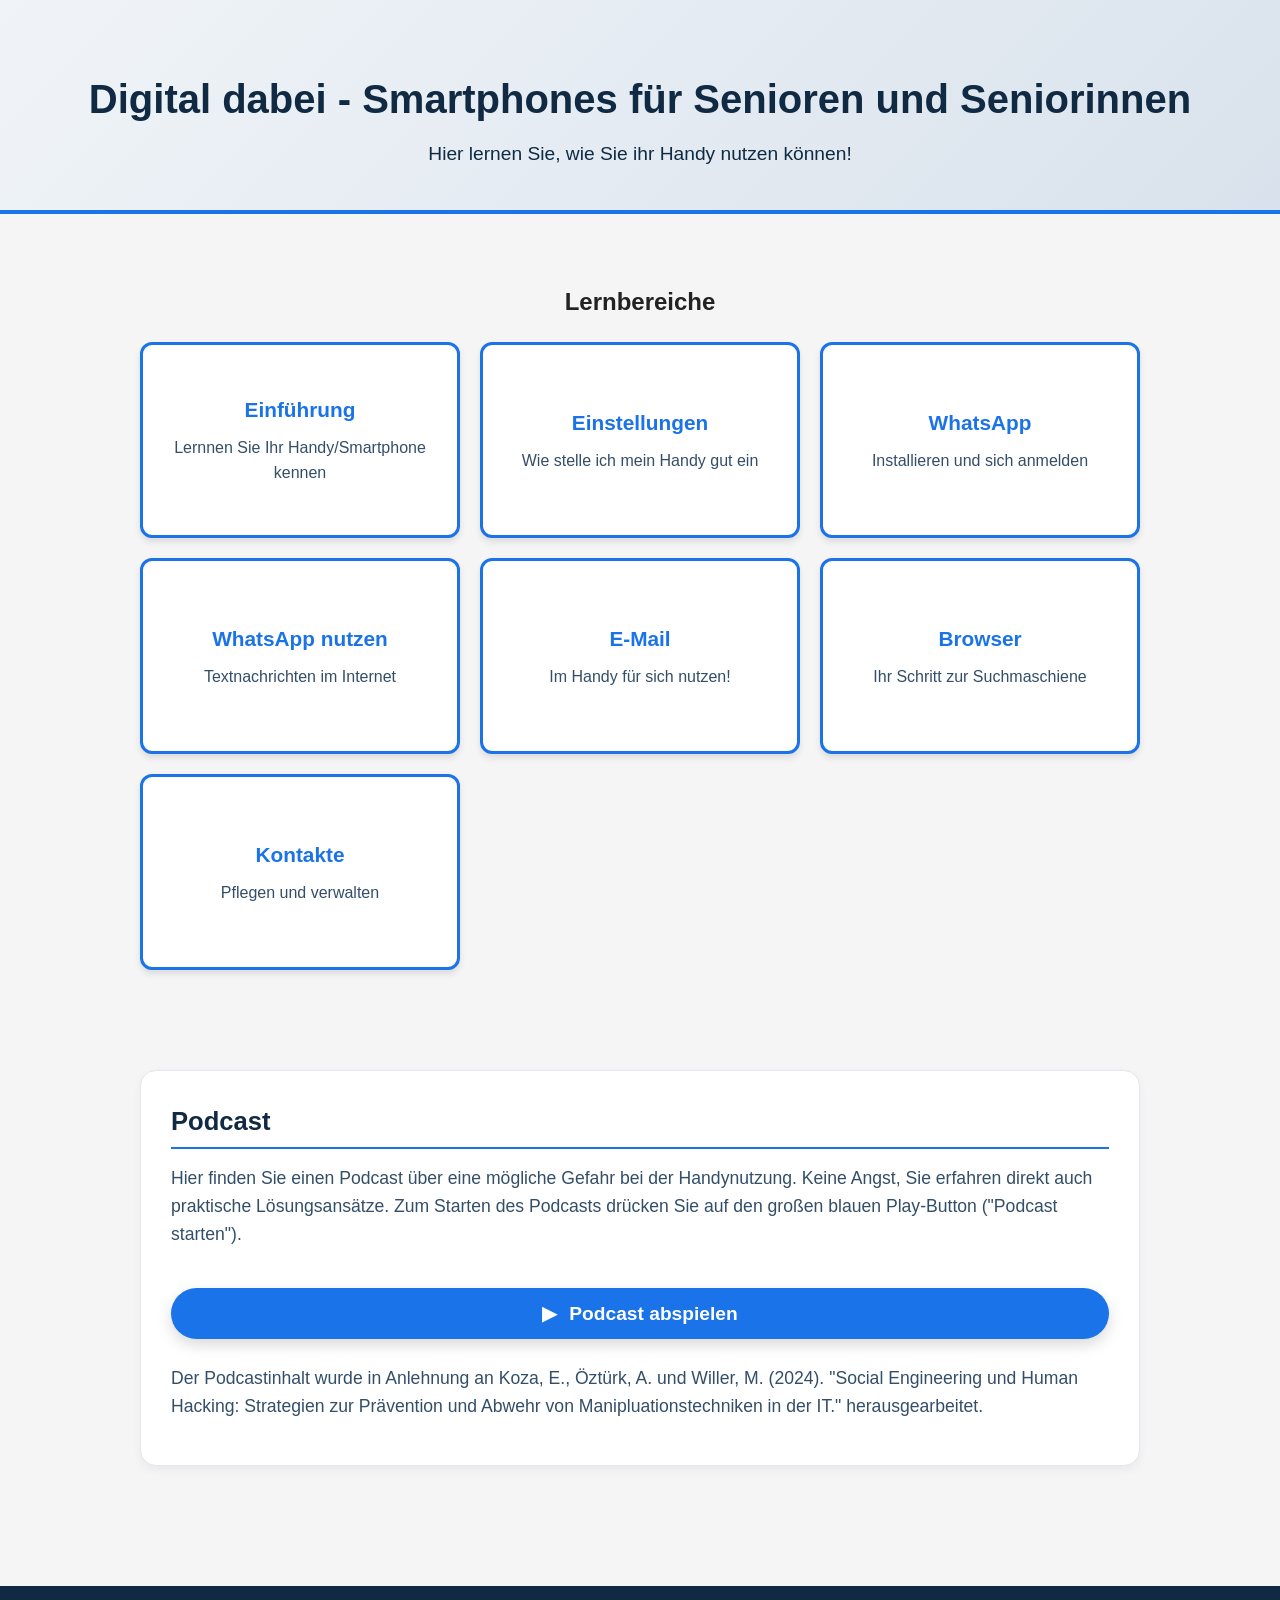
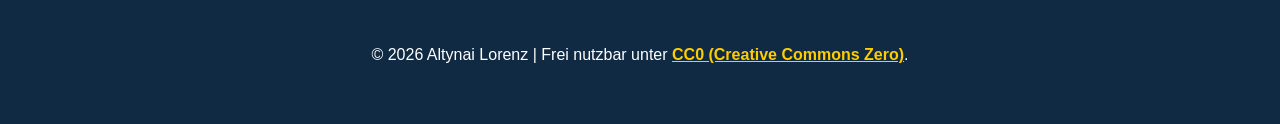
==== index.html @ fcfb091b "Update index.html" ====
<!DOCTYPE html>
<html lang="de">
<head>
    <meta charset="UTF-8">
    <meta name="viewport" content="width=device-width, initial-scale=1.0">
    <title>Digital dabei - Smartphones für Senioren und Seniorinnen</title>
    <link rel="stylesheet" href="style.css">
</head>
<body>

<header>
    <h1>Digital dabei - Smartphones für Senioren und Seniorinnen</h1>
    <p class="intro">Hier lernen Sie, wie Sie ihr Handy nutzen können!</p>
</header>

<main>


    <section aria-labelledby="navigation">
        <h2 id="navigation">Lernbereiche</h2>

        <div class="grid">

            <a href="intro-learning_AL.html" class="tile">
                Einführung
                <span class="tile-desc">Lernnen Sie Ihr Handy/Smartphone kennen</span>
            </a>
            <a href="settings-learning_AL.html" class="tile">
                Einstellungen
                <span class="tile-desc">Wie stelle ich mein Handy gut ein</span>
            </a>
            <a href="whatsapp-learning_AL.html" class="tile">
                WhatsApp
                <span class="tile-desc">Installieren und sich anmelden</span>
            </a>
            <a href="whatsapp-functions-learning_AL.html" class="tile">
                WhatsApp nutzen
                <span class="tile-desc">Textnachrichten im Internet</span>
            </a>
            <a href="emails-learnings_AL.html" class="tile">
                E-Mail
                <span class="tile-desc">Im Handy für sich nutzen!</span>
            </a>
            <a href="browser-learnings_AL.html" class="tile">
                Browser
                <span class="tile-desc">Ihr Schritt zur Suchmaschiene</span>
            </a>
            <a href="contacts-learning_AL.html" class="tile">
                Kontakte
                <span class="tile-desc">Pflegen und verwalten</span>
            </a>
            
        </div>
    </section>
    
    <section aria-labelledby="podcast">
        <ol class="step-list">
    	    <li class="step-item">
                <div class="step-text">
                    <h2>Podcast</h2>
                
                    <p>
                        Hier finden Sie einen Podcast über eine mögliche Gefahr bei der Handynutzung. Keine Angst, Sie erfahren direkt auch praktische Lösungsansätze. Zum Starten des Podcasts drücken Sie auf den großen blauen Play-Button ("Podcast starten").
                    </p>
                
                    <!-- Großer, barrierefreier Podcast-Player-Bereich -->
                    <div class="audio-player" style="margin: 25px 0;">
                        <button id="playBtn" aria-label="Podcast abspielen">
                            <span id="btnIcon">▶</span> Podcast abspielen
                        </button>
                        <audio id="audio" src="audio/Podcast.mp3"></audio>
                    </div>
                    
                    <p >
                       Der Podcastinhalt wurde in Anlehnung an Koza, E., Öztürk, A. und Willer, M. (2024). "Social Engineering und Human Hacking: Strategien zur Prävention und Abwehr von Manipluationstechniken in der IT." herausgearbeitet.
                    </p>
                </div> 
            </li>
	    </ol>
    </section>

</main>

<script>
    const btn = document.getElementById("playBtn");
    const btnIcon = document.getElementById("btnIcon");
    const audio = document.getElementById("audio");

    btn.addEventListener("click", () => {
        if (audio.paused) {
            audio.play();
            btnIcon.textContent = "⏸";
            btn.innerHTML = '<span id="btnIcon">⏸</span> Podcast pausieren';
        } else {
            audio.pause();
            btnIcon.textContent = "▶";
            btn.innerHTML = '<span id="btnIcon">▶</span> Podcast abspielen';
        }
    });
</script>

</body>
<footer>
    <p>&copy; 2026 Altynai Lorenz | Frei nutzbar unter <a href="https://creativecommons.org/publicdomain/zero/1.0/deed.de" target="_blank" rel="noopener">CC0 (Creative Commons Zero)</a>.</p>
</footer>
</html>
---- style.css ----
/* 1. Allgemeine Basis-Einstellungen & Barrierefreiheit*/
body {
	font-family: Arial, sans-serif;
   	margin: 0;
   	background: #f5f5f5;
   	line-height: 1.6; 
   	color: #222222;
}


a:focus, button:focus {
   	outline: 4px solid #ffcc00 !important;
   	outline-offset: 2px;
}

/* 2. Header & Einleitungen*/

header {
   	text-align: center;
   	padding: 40px 20px;
   	background: linear-gradient(135deg, #f0f4f8 0%, #d9e2ec 100%);
   	border-bottom: 4px solid #1a73e8;
   	margin-bottom: 20px;
}

header h1 {
   	color: #102a43;
   	font-size: 2.5rem;
   	margin-bottom: 8px;
}

.intro {
   	font-size: 1.2rem;
   	color: #102a43;
   	max-width: 600px;
   	margin: 0 auto;
}

section {
   	padding: 30px 20px;
   	text-align: center;
}

/* 3. Hauptseite: Grid & Kachel */

.grid {
   	display: grid;
   	grid-template-columns: repeat(auto-fit, minmax(240px, 1fr));
   	gap: 20px;
   	max-width: 1000px;
   	margin: auto;
}

.tile {
   	display: flex;
   	flex-direction: column;
   	justify-content: center;
   	align-items: center;
   	min-height: 140px;
   	padding: 25px;
   	background: #ffffff;
   	color: #1a73e8;
   	text-decoration: none;
   	border: 3px solid #1a73e8;
   	border-radius: 12px;
   	font-weight: bold;
   	font-size: 1.3rem;
   	box-shadow: 0 4px 6px rgba(0,0,0,0.1);
   	transition: all 0.2s ease-in-out;
}

.tile:hover, .tile:focus {
   	background: #1a73e8;
   	color: #ffffff !important;
   	transform: translateY(-3px);
   	box-shadow: 0 8px 15px rgba(0,0,0,0.2);
   	outline: 4px solid #ffcc00;
   	outline-offset: 2px;
}

.tile-title {
   	display: block;
   	margin-bottom: 5px;
}

.tile-desc {
   	display: block;
   	font-size: 1rem;
   	font-weight: normal;
   	margin-top: 8px;
   	color: #334e68;
}

.tile:hover .tile-desc, .tile:focus .tile-desc {
   color: #ffffff;
}

/* 4. Interaktive Elemente (H5P, Iframes, Medien) */

.h5p-container {
   	max-width: 1000px;
   	margin: 30px auto;
   	position: relative;
   	width: 100%;
   	padding-top: 56.25%; 
}

iframe {
   	position: absolute;
   	top: 0;
   	left: 0;
   	width: 100%;
   	height: 100%;
   	border: none;
   	overflow: hidden;
}

video {
   	display: block;
   	max-width: 800px;
   	width: 100%;
   	height: auto;
   	margin: 20px auto;
   	border-radius: 8px;
   	box-shadow: 0 4px 10px rgba(0,0,0,0.08);
}

.audio-player {
   	display: flex;
   	justify-content: center;
   	align-items: center;
   	gap: 10px;
}


button#playBtn {
   	display: inline-flex;
   	align-items: center;
   	gap: 12px;
   	padding: 18px 36px;          
   	background-color: #1a73e8;   
   	color: #ffffff;
   	font-weight: bold;
   	font-size: 1.4rem;           
   	border: none;
   	border-radius: 50px; 
   	box-shadow: 0 6px 15px rgba(0, 0, 0, 0.15);
   	transition: all 0.2s ease;
   	cursor: pointer;
}

button#playBtn:hover {
   	background-color: #1558b0; 
   	box-shadow: 0 8px 20px rgba(0, 0, 0, 0.2);
   	transform: scale(1.02);      
}

button#playBtn:focus {
   	outline: 4px solid #ffcc00; 
   	outline-offset: 4px;
}
/* 5. Buttons & Navigation */
   

.btn-back {
   	display: inline-flex;
   	align-items: center;
   	gap: 8px;
   	padding: 12px 24px;
   	background-color: #1a73e8; 
   	color: #ffffff !important;
   	text-decoration: none;
   	border-radius: 50px; 
   	font-weight: bold;
   	font-size: 1.1rem;
   	border: none;
   	box-shadow: 0 4px 6px rgba(0, 0, 0, 0.1);
   	transition: all 0.2s ease;
   	cursor: pointer;
   	margin-bottom: 25px;
}

.btn-back:hover {
   	background-color: #1558b0; 
   	-shadow: 0 6px 12px rgba(0, 0, 0, 0.15);
}

.btn-back:focus {
   	outline: 4px solid #ffcc00; 
   	outline-offset: 2px;
}

/* 6. Unterseiten: Listen & Lern-Schritte (Flexbox Layout) */

ol.step-list {
   	list-style: none;
   	padding: 0;
   	margin: 40px auto 0 auto; 
   	max-width: 1000px;
}

.step-item {
   	display: flex;
   	flex-direction: row;
   	gap: 30px;
   	background: #ffffff;
   	margin-bottom: 40px;
   	padding: 30px;
   	border-radius: 16px;
   	box-shadow: 0 4px 10px rgba(0, 0, 0, 0.05);
   	border: 1px solid #e2e8f0;
   	text-align: left;
   	align-items: center; 
}


.step-image-container {
   	flex: 0 0 35%; 
   	max-width: 35%;
   	display: flex;
   	justify-content: center;   
   	align-items: center;       
}


.step-image {
   	width: 100%;
   	max-width: 280px; 
   	height: auto;        
   	display: block;     
   	object-fit: contain; 
   	border-radius: 8px;
   	border: 2px solid #d9e2ec;
}


img[src*="intro/"] {
   	width: 180px !important;       
   	max-width: 180px !important;
   	height: 180px !important;     
   	object-fit: contain !important;
   	display: block !important;
   	margin: 25px 0 !important;     
   	border: 1px solid #cbd5e1 !important;
   	border-radius: 24px !important; 
   	box-shadow: 0 6px 12px rgba(0,0,0,0.08) !important;
}


.step-text {
   	flex: 1;
   	display: flex;
   	flex-direction: column;
   	justify-content: center;
}

.step-text h2 {
   	color: #102a43;
   	font-size: 1.6rem;
   	margin-top: 0;
   	margin-bottom: 15px;
   	border-bottom: 2px solid #1a73e8;
   	padding-bottom: 5px;
}

.step-text strong {
   	display: block;
   	color: #1a73e8;
   	font-size: 1.2rem;
   	margin-top: 25px;          
   	margin-bottom: 8px;
}

.step-text p {
   	font-family: Arial, sans-serif;
   	font-size: 1.1rem;
   	margin: 0 0 15px 0;
   	color: #334e68;
}

.step-text ul {
   	margin: 10px 0 20px 0;
   	padding-left: 25px;
}

.step-text li {
   	font-family: Arial, sans-serif;
   	font-size: 1.1rem;
   	color: #334e68;
   	margin-bottom: 10px;
   	line-height: 1.6;
}


.step-text .app-store-image {
   	display: block !important;          
   	clear: both !important;             
   	max-width: 210px !important;        
   	width: 100% !important;
   	height: auto !important;
   	margin: 30px auto 35px auto !important; 
   	border-radius: 12px;
   	border: 1px solid #d9e2ec;
   	box-shadow: 0 4px 12px rgba(0, 0, 0, 0.06);
}

.section-divider {
   	border: 0;
   	height: 2px;
   	background: #d9e2ec;
   	margin: 60px auto;
   	max-width: 900px;
}

.quiz-intro {
   	color: #334e68;
   	font-size: 1.2rem;
   	margin-bottom: 20px;
}

/* 7. Footer & Responsive Anpassungen */

footer {
   	text-align: center;
   	padding: 40px 20px;
   	background: #102a43;
   	color: white;
   	margin-top: 50px;
}

footer a {
   	color: #ffcc00;
   	font-weight: bold;
   	text-decoration: underline;
}


@media (max-width: 768px) {
   	.step-item {
      	flex-direction: column;
      	padding: 20px;
      	gap: 20px;
   	}

   	.step-image-container {
      	width: 100%;
      	max-width: 100%;
      	height: auto;
      	flex: none;
   	}	
   
   	.step-image {
      	max-width: 100%;
   	}
   
   	.app-store-image {
      	margin: 15px auto 25px auto;
   	}
	
   	.h5p-container {
      	padding-top: 110%;
   	}

   	.h5p-container iframe {
      	height: 100% !important; 
   	}
}

button#playBtn {
      	font-size: 1.2rem;
      	padding: 14px 28px;
      	width: 100%;
      	justify-content: center;
   }
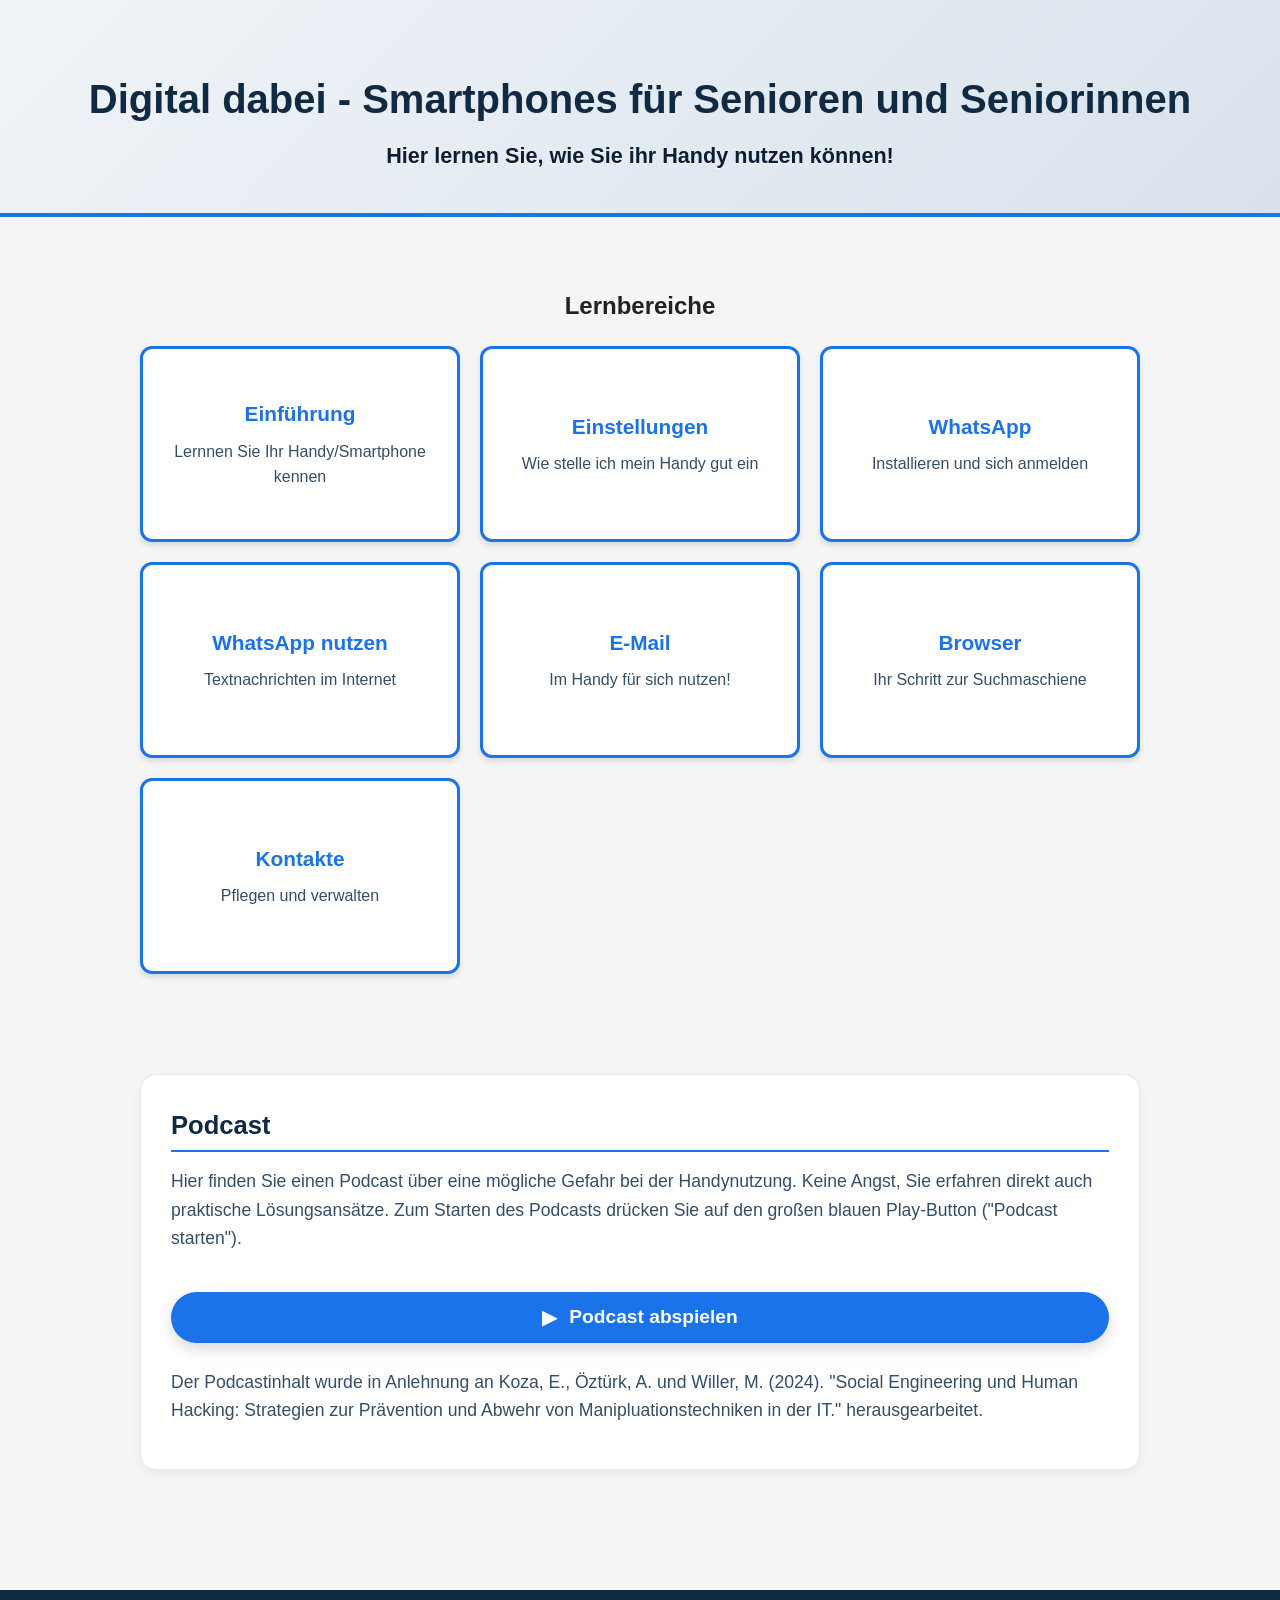
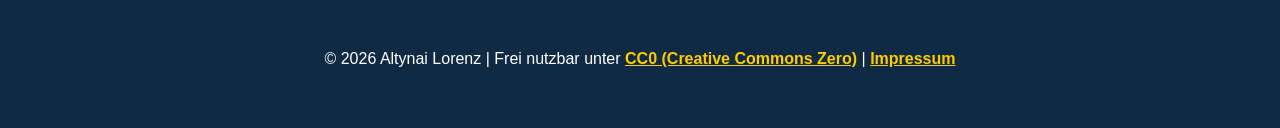
==== commit afb3aa66: "Update index.html" ====
--- a/index.html
+++ b/index.html
@@ -101,6 +101,6 @@
 
 </body>
 <footer>
-    <p>&copy; 2026 Altynai Lorenz | Frei nutzbar unter <a href="https://creativecommons.org/publicdomain/zero/1.0/deed.de" target="_blank" rel="noopener">CC0 (Creative Commons Zero)</a>.</p>
+    <p>&copy; 2026 Altynai Lorenz | Frei nutzbar unter <a href="https://creativecommons.org/publicdomain/zero/1.0/deed.de" target="_blank" rel="noopener">CC0 (Creative Commons Zero)</a> | <a href="impressum.html">Impressum</a></p>
 </footer>
 </html>
--- a/style.css
+++ b/style.css
@@ -30,10 +30,12 @@
 }
 
 .intro {
-   	font-size: 1.2rem;
-   	color: #102a43;
-   	max-width: 600px;
+   	font-size: 1.35rem;       
+   	color: #0b1e33;             
+   	font-weight: 600;           
+   	max-width: 650px;
    	margin: 0 auto;
+   	text-shadow: 0 1px 1px rgba(255, 255, 255, 0.8);
 }
 
 section {
@@ -355,7 +357,7 @@
    
    	.app-store-image {
       	margin: 15px auto 25px auto;
-   	}
+   	}
 	
    	.h5p-container {
       	padding-top: 110%;
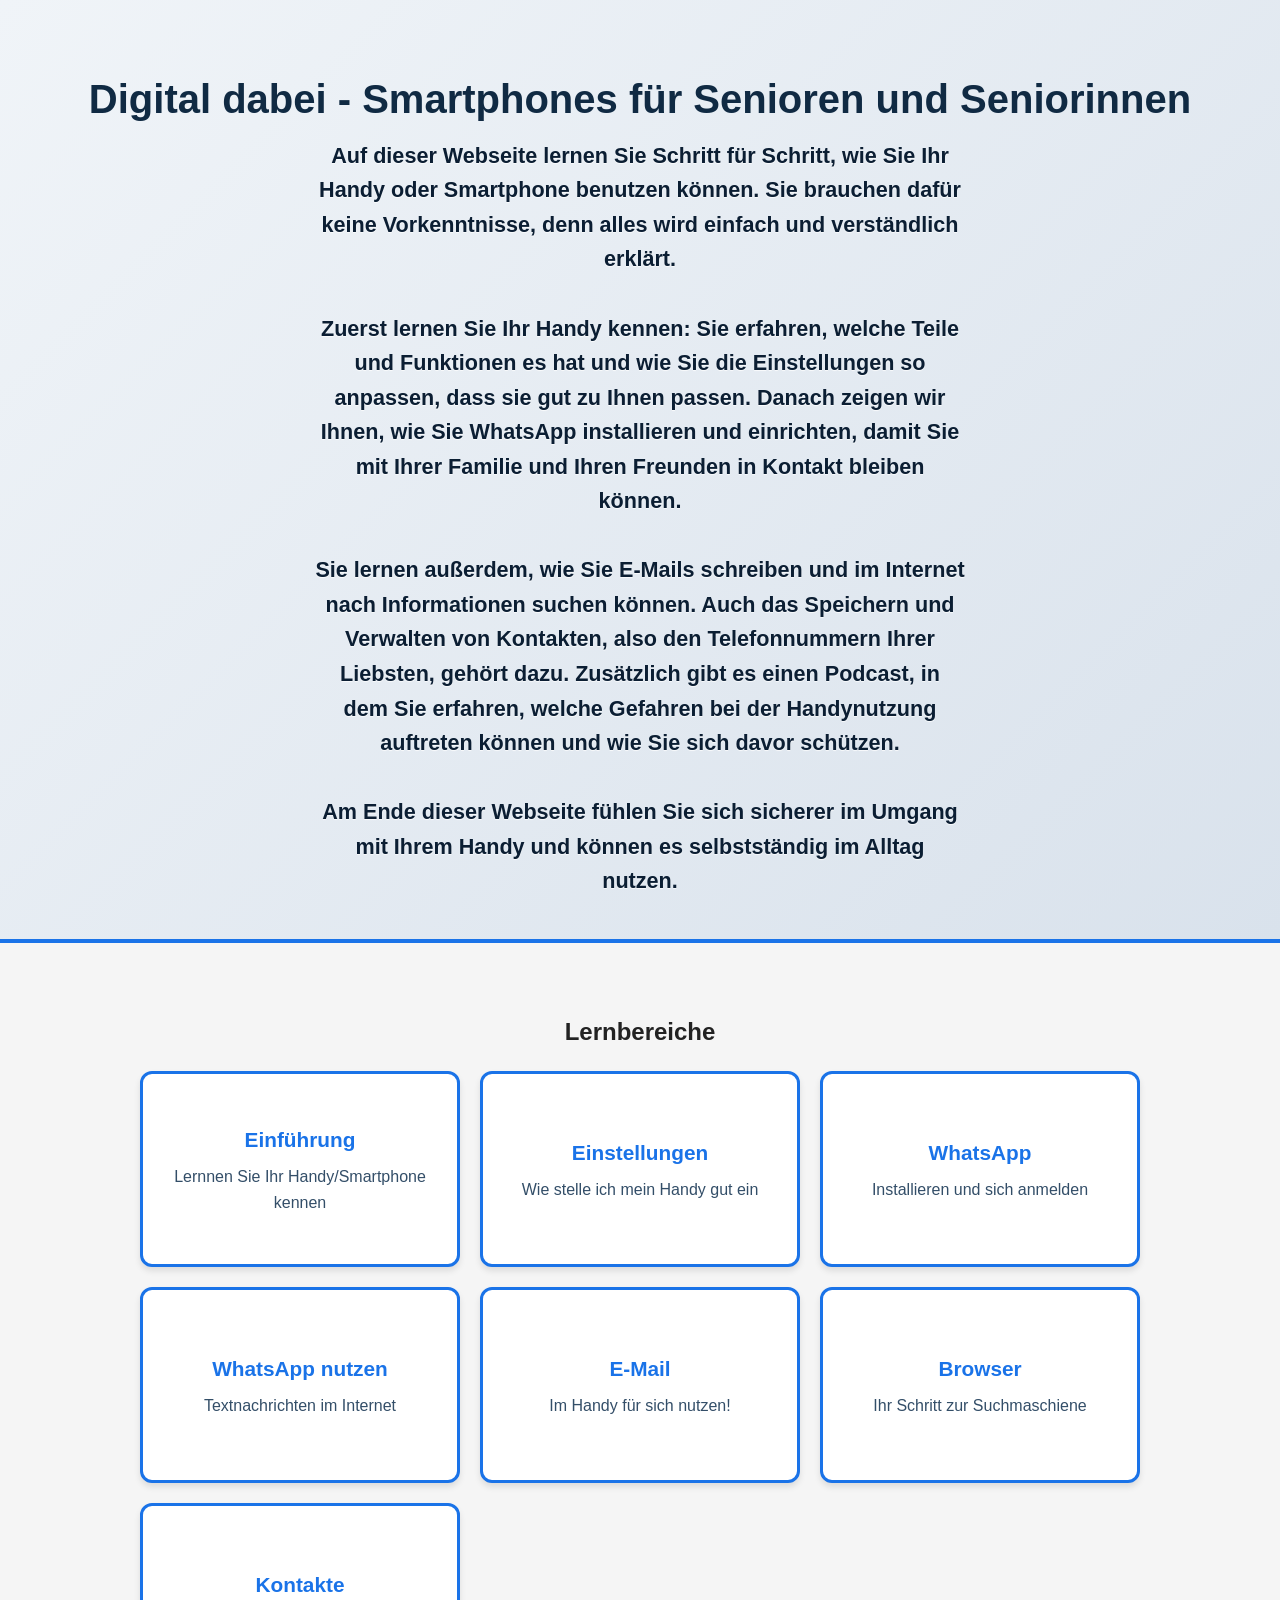
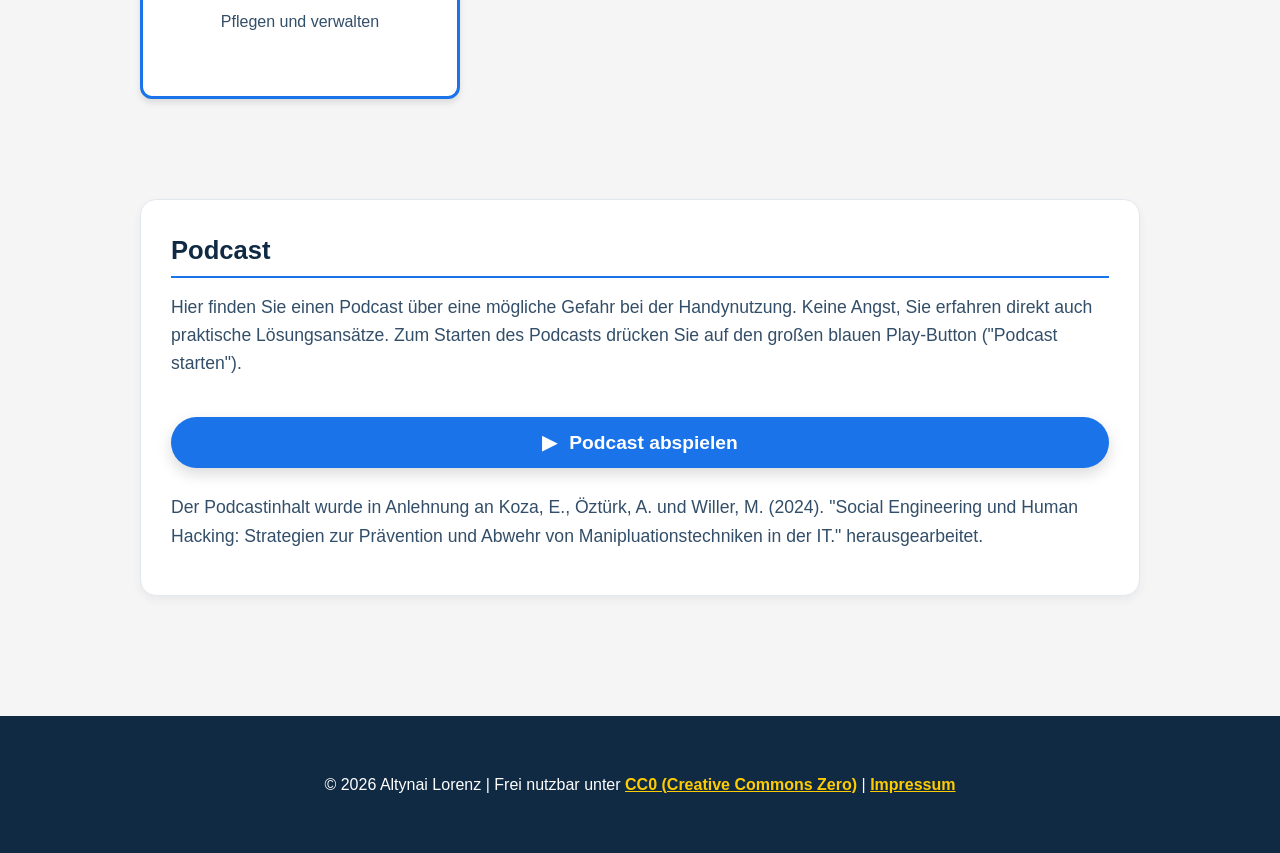
==== commit 14ee90a1: "Update index.html" ====
--- a/index.html
+++ b/index.html
@@ -10,7 +10,13 @@
 
 <header>
     <h1>Digital dabei - Smartphones für Senioren und Seniorinnen</h1>
-    <p class="intro">Hier lernen Sie, wie Sie ihr Handy nutzen können!</p>
+    <p class="intro">Auf dieser Webseite lernen Sie Schritt für Schritt, wie Sie Ihr Handy oder Smartphone benutzen können. Sie brauchen dafür keine Vorkenntnisse, denn alles wird einfach und verständlich erklärt.<br><br>
+
+Zuerst lernen Sie Ihr Handy kennen: Sie erfahren, welche Teile und Funktionen es hat und wie Sie die Einstellungen so anpassen, dass sie gut zu Ihnen passen. Danach zeigen wir Ihnen, wie Sie WhatsApp installieren und einrichten, damit Sie mit Ihrer Familie und Ihren Freunden in Kontakt bleiben können.<br><br>
+
+Sie lernen außerdem, wie Sie E-Mails schreiben und im Internet nach Informationen suchen können. Auch das Speichern und Verwalten von Kontakten, also den Telefonnummern Ihrer Liebsten, gehört dazu. Zusätzlich gibt es einen Podcast, in dem Sie erfahren, welche Gefahren bei der Handynutzung auftreten können und wie Sie sich davor schützen.<br><br>
+
+Am Ende dieser Webseite fühlen Sie sich sicherer im Umgang mit Ihrem Handy und können es selbstständig im Alltag nutzen.</p>
 </header>
 
 <main>
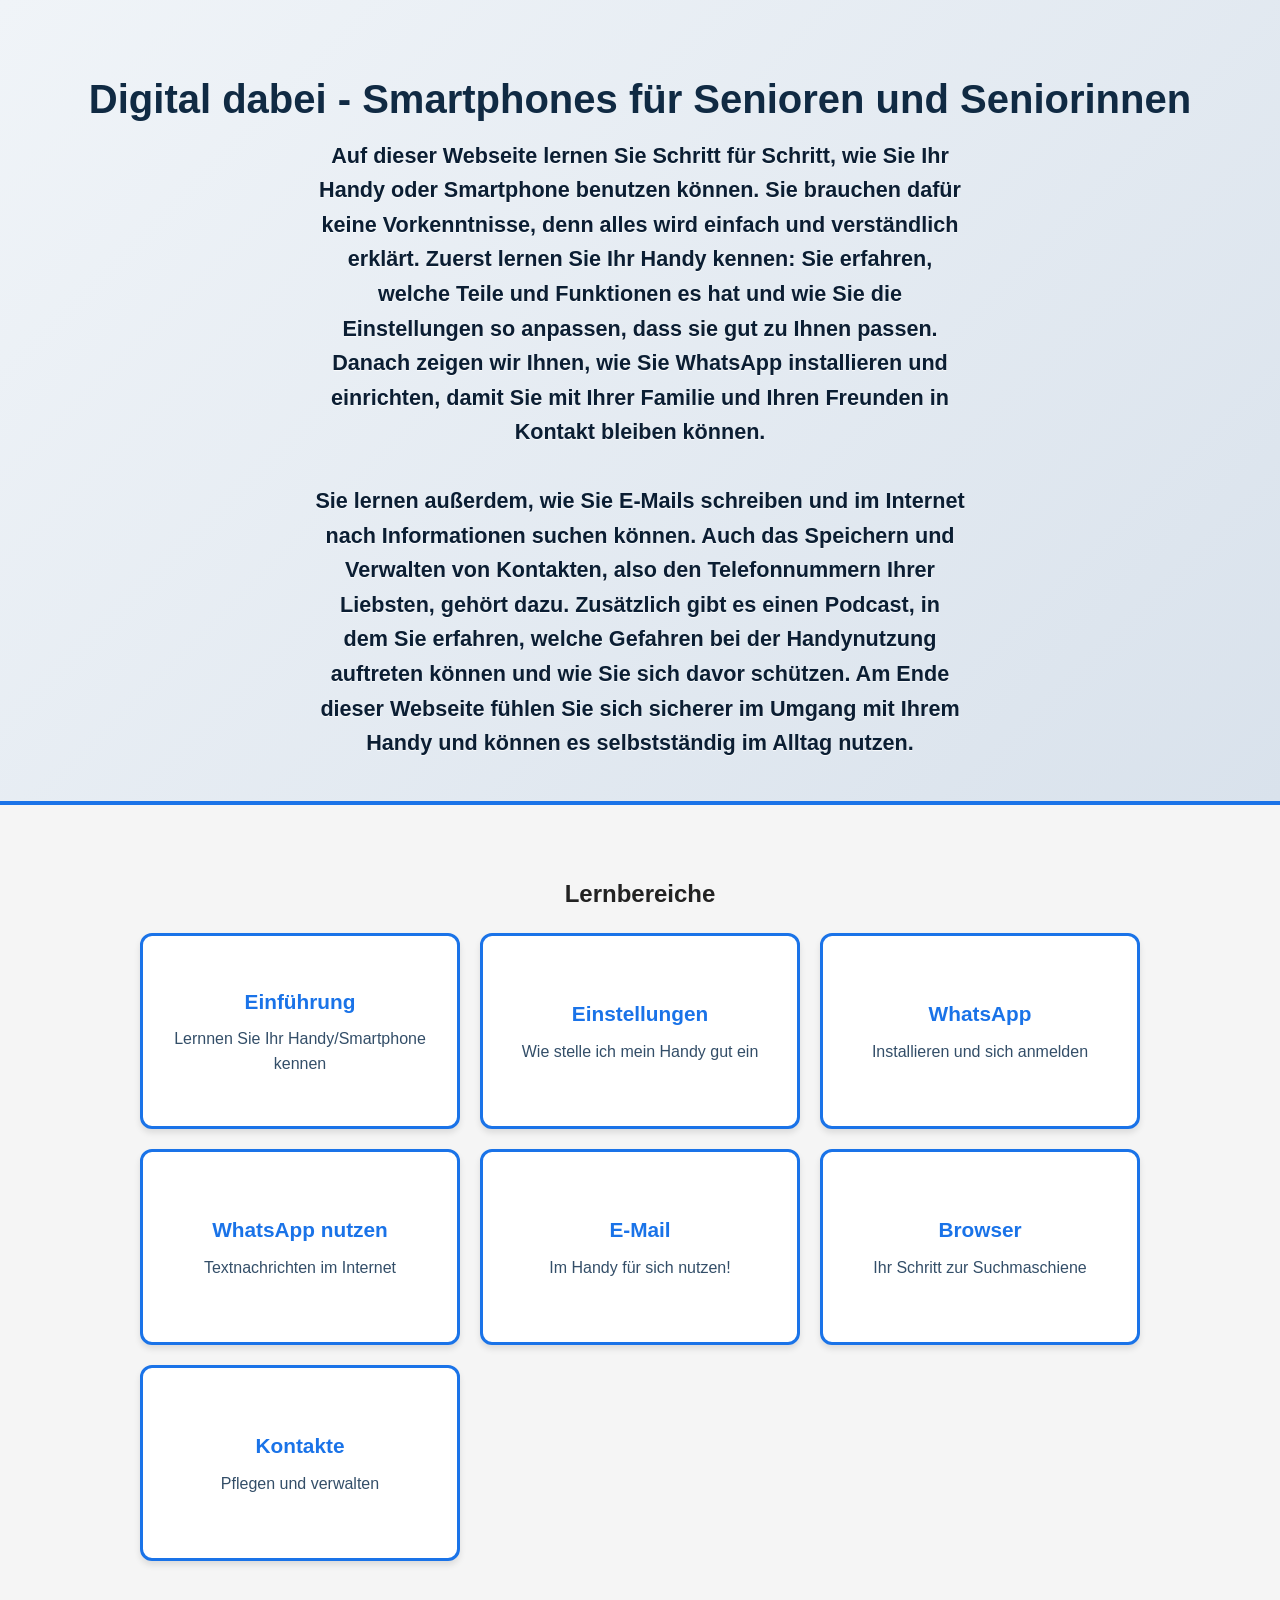
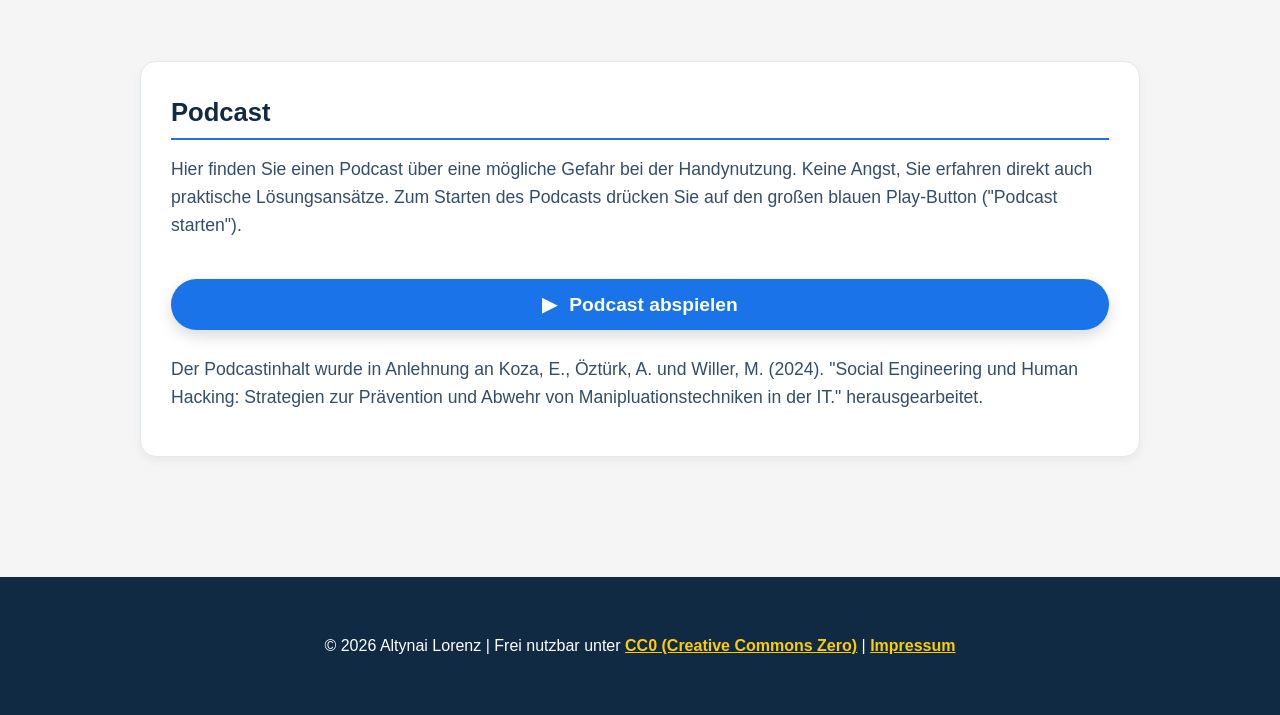
==== commit 0317f0ae: "Update index.html" ====
--- a/index.html
+++ b/index.html
@@ -10,11 +10,11 @@
 
 <header>
     <h1>Digital dabei - Smartphones für Senioren und Seniorinnen</h1>
-    <p class="intro">Auf dieser Webseite lernen Sie Schritt für Schritt, wie Sie Ihr Handy oder Smartphone benutzen können. Sie brauchen dafür keine Vorkenntnisse, denn alles wird einfach und verständlich erklärt.<br><br>
+    <p class="intro">Auf dieser Webseite lernen Sie Schritt für Schritt, wie Sie Ihr Handy oder Smartphone benutzen können. Sie brauchen dafür keine Vorkenntnisse, denn alles wird einfach und verständlich erklärt.
 
 Zuerst lernen Sie Ihr Handy kennen: Sie erfahren, welche Teile und Funktionen es hat und wie Sie die Einstellungen so anpassen, dass sie gut zu Ihnen passen. Danach zeigen wir Ihnen, wie Sie WhatsApp installieren und einrichten, damit Sie mit Ihrer Familie und Ihren Freunden in Kontakt bleiben können.<br><br>
 
-Sie lernen außerdem, wie Sie E-Mails schreiben und im Internet nach Informationen suchen können. Auch das Speichern und Verwalten von Kontakten, also den Telefonnummern Ihrer Liebsten, gehört dazu. Zusätzlich gibt es einen Podcast, in dem Sie erfahren, welche Gefahren bei der Handynutzung auftreten können und wie Sie sich davor schützen.<br><br>
+Sie lernen außerdem, wie Sie E-Mails schreiben und im Internet nach Informationen suchen können. Auch das Speichern und Verwalten von Kontakten, also den Telefonnummern Ihrer Liebsten, gehört dazu. Zusätzlich gibt es einen Podcast, in dem Sie erfahren, welche Gefahren bei der Handynutzung auftreten können und wie Sie sich davor schützen.
 
 Am Ende dieser Webseite fühlen Sie sich sicherer im Umgang mit Ihrem Handy und können es selbstständig im Alltag nutzen.</p>
 </header>
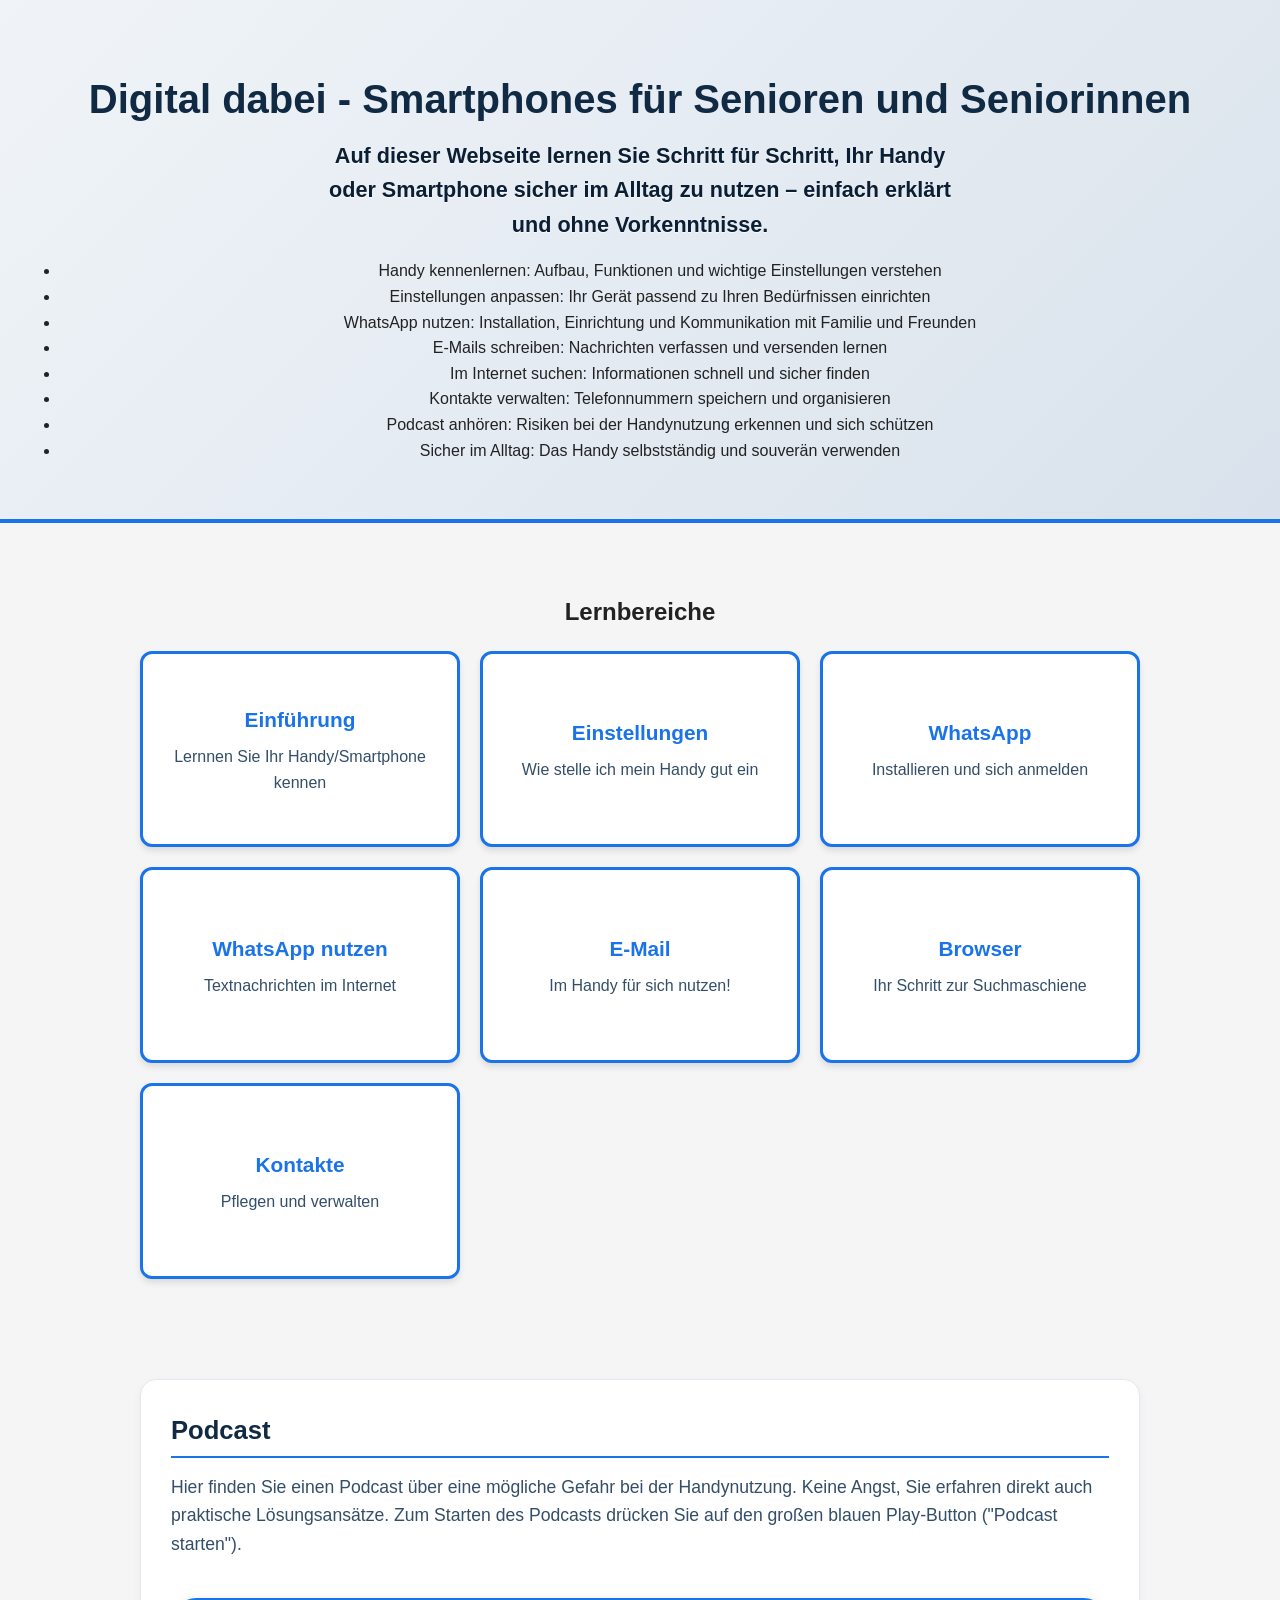
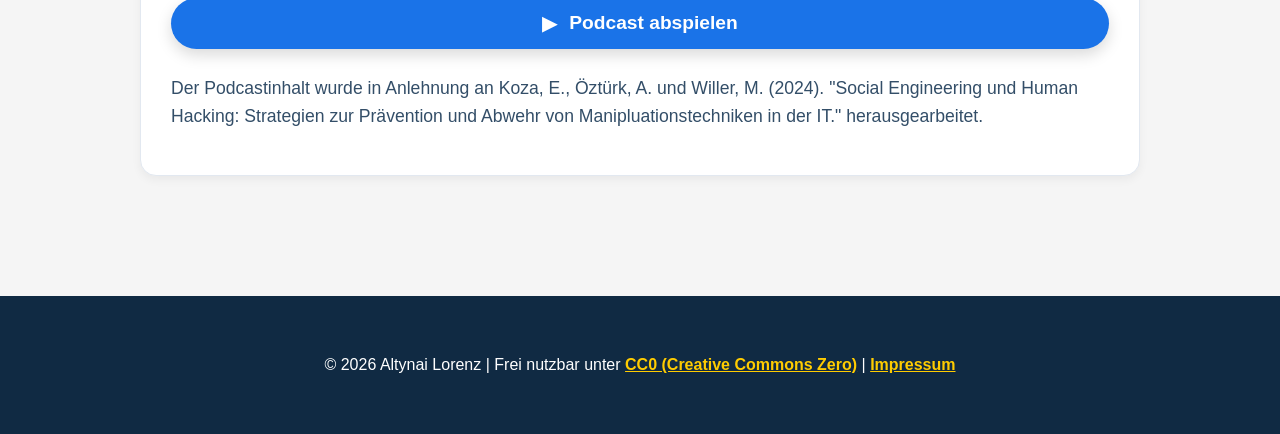
==== commit 7edc30ca: "Update index.html" ====
--- a/index.html
+++ b/index.html
@@ -10,13 +10,20 @@
 
 <header>
     <h1>Digital dabei - Smartphones für Senioren und Seniorinnen</h1>
-    <p class="intro">Auf dieser Webseite lernen Sie Schritt für Schritt, wie Sie Ihr Handy oder Smartphone benutzen können. Sie brauchen dafür keine Vorkenntnisse, denn alles wird einfach und verständlich erklärt.
+    <p class="intro">
+Auf dieser Webseite lernen Sie Schritt für Schritt, Ihr Handy oder Smartphone sicher im Alltag zu nutzen – einfach erklärt und ohne Vorkenntnisse.
 
-Zuerst lernen Sie Ihr Handy kennen: Sie erfahren, welche Teile und Funktionen es hat und wie Sie die Einstellungen so anpassen, dass sie gut zu Ihnen passen. Danach zeigen wir Ihnen, wie Sie WhatsApp installieren und einrichten, damit Sie mit Ihrer Familie und Ihren Freunden in Kontakt bleiben können.<br><br>
-
-Sie lernen außerdem, wie Sie E-Mails schreiben und im Internet nach Informationen suchen können. Auch das Speichern und Verwalten von Kontakten, also den Telefonnummern Ihrer Liebsten, gehört dazu. Zusätzlich gibt es einen Podcast, in dem Sie erfahren, welche Gefahren bei der Handynutzung auftreten können und wie Sie sich davor schützen.
-
-Am Ende dieser Webseite fühlen Sie sich sicherer im Umgang mit Ihrem Handy und können es selbstständig im Alltag nutzen.</p>
+<ul>
+    <li>Handy kennenlernen: Aufbau, Funktionen und wichtige Einstellungen verstehen</li>
+    <li>Einstellungen anpassen: Ihr Gerät passend zu Ihren Bedürfnissen einrichten</li>
+    <li>WhatsApp nutzen: Installation, Einrichtung und Kommunikation mit Familie und Freunden</li>
+    <li>E-Mails schreiben: Nachrichten verfassen und versenden lernen</li>
+    <li>Im Internet suchen: Informationen schnell und sicher finden</li>
+    <li>Kontakte verwalten: Telefonnummern speichern und organisieren</li>
+    <li>Podcast anhören: Risiken bei der Handynutzung erkennen und sich schützen</li>
+    <li>Sicher im Alltag: Das Handy selbstständig und souverän verwenden</li>
+</ul>
+</p>
 </header>
 
 <main>
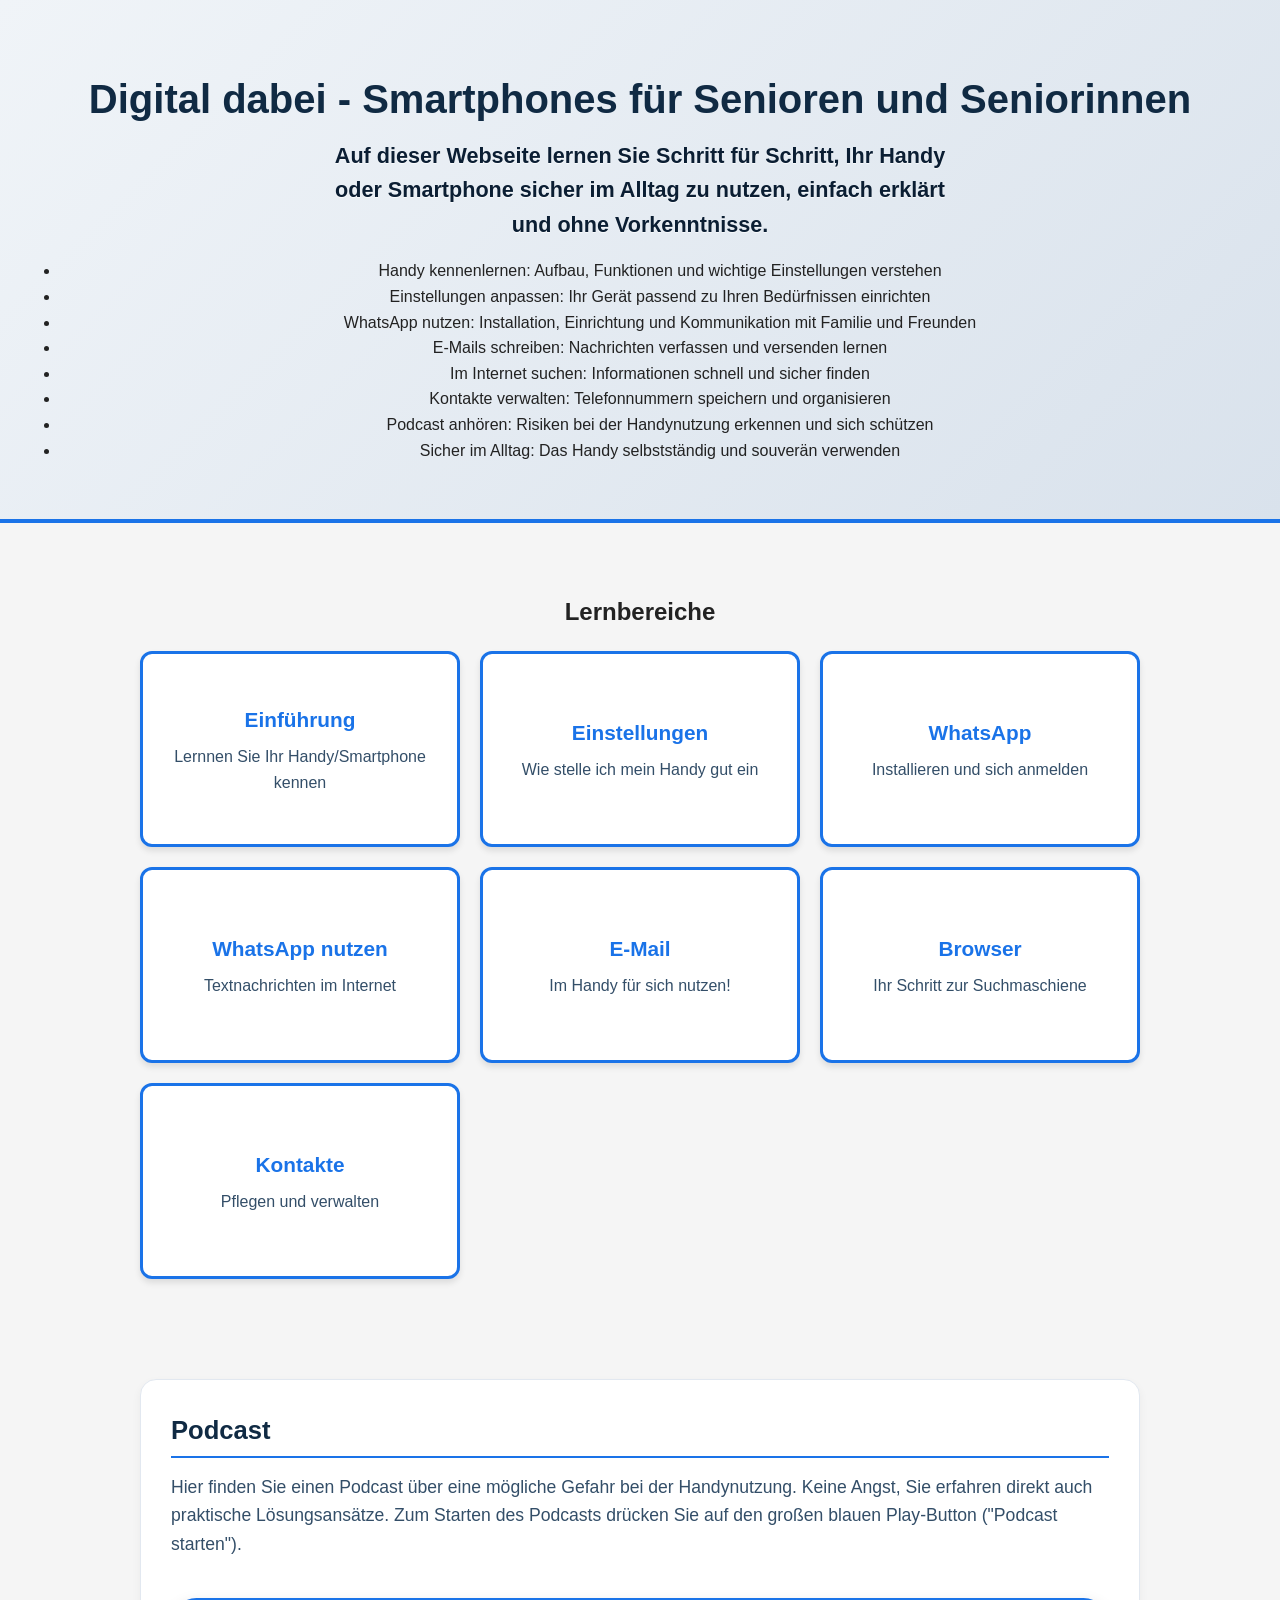
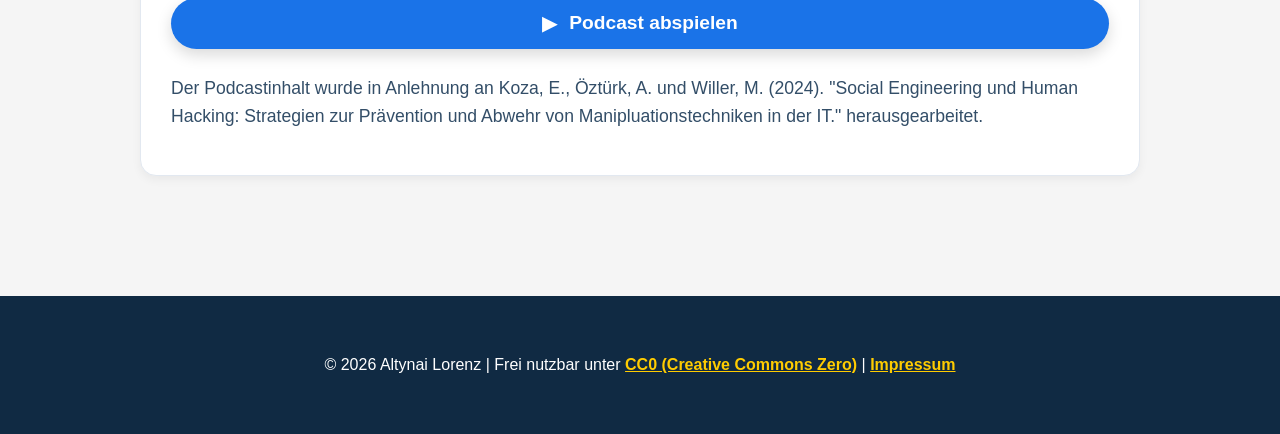
==== commit 7e385043: "Update index.html" ====
--- a/index.html
+++ b/index.html
@@ -11,7 +11,7 @@
 <header>
     <h1>Digital dabei - Smartphones für Senioren und Seniorinnen</h1>
     <p class="intro">
-Auf dieser Webseite lernen Sie Schritt für Schritt, Ihr Handy oder Smartphone sicher im Alltag zu nutzen – einfach erklärt und ohne Vorkenntnisse.
+Auf dieser Webseite lernen Sie Schritt für Schritt, Ihr Handy oder Smartphone sicher im Alltag zu nutzen, einfach erklärt und ohne Vorkenntnisse.
 
 <ul>
     <li>Handy kennenlernen: Aufbau, Funktionen und wichtige Einstellungen verstehen</li>
--- a/style.css
+++ b/style.css
@@ -36,6 +36,14 @@
    	max-width: 650px;
    	margin: 0 auto;
    	text-shadow: 0 1px 1px rgba(255, 255, 255, 0.8);
+}
+
+.intro ul {
+    list-style-position: inside;
+    padding-left: 0;
+    max-width: 650px;
+    margin: 20px auto;
+    text-align: left;
 }
 
 section {
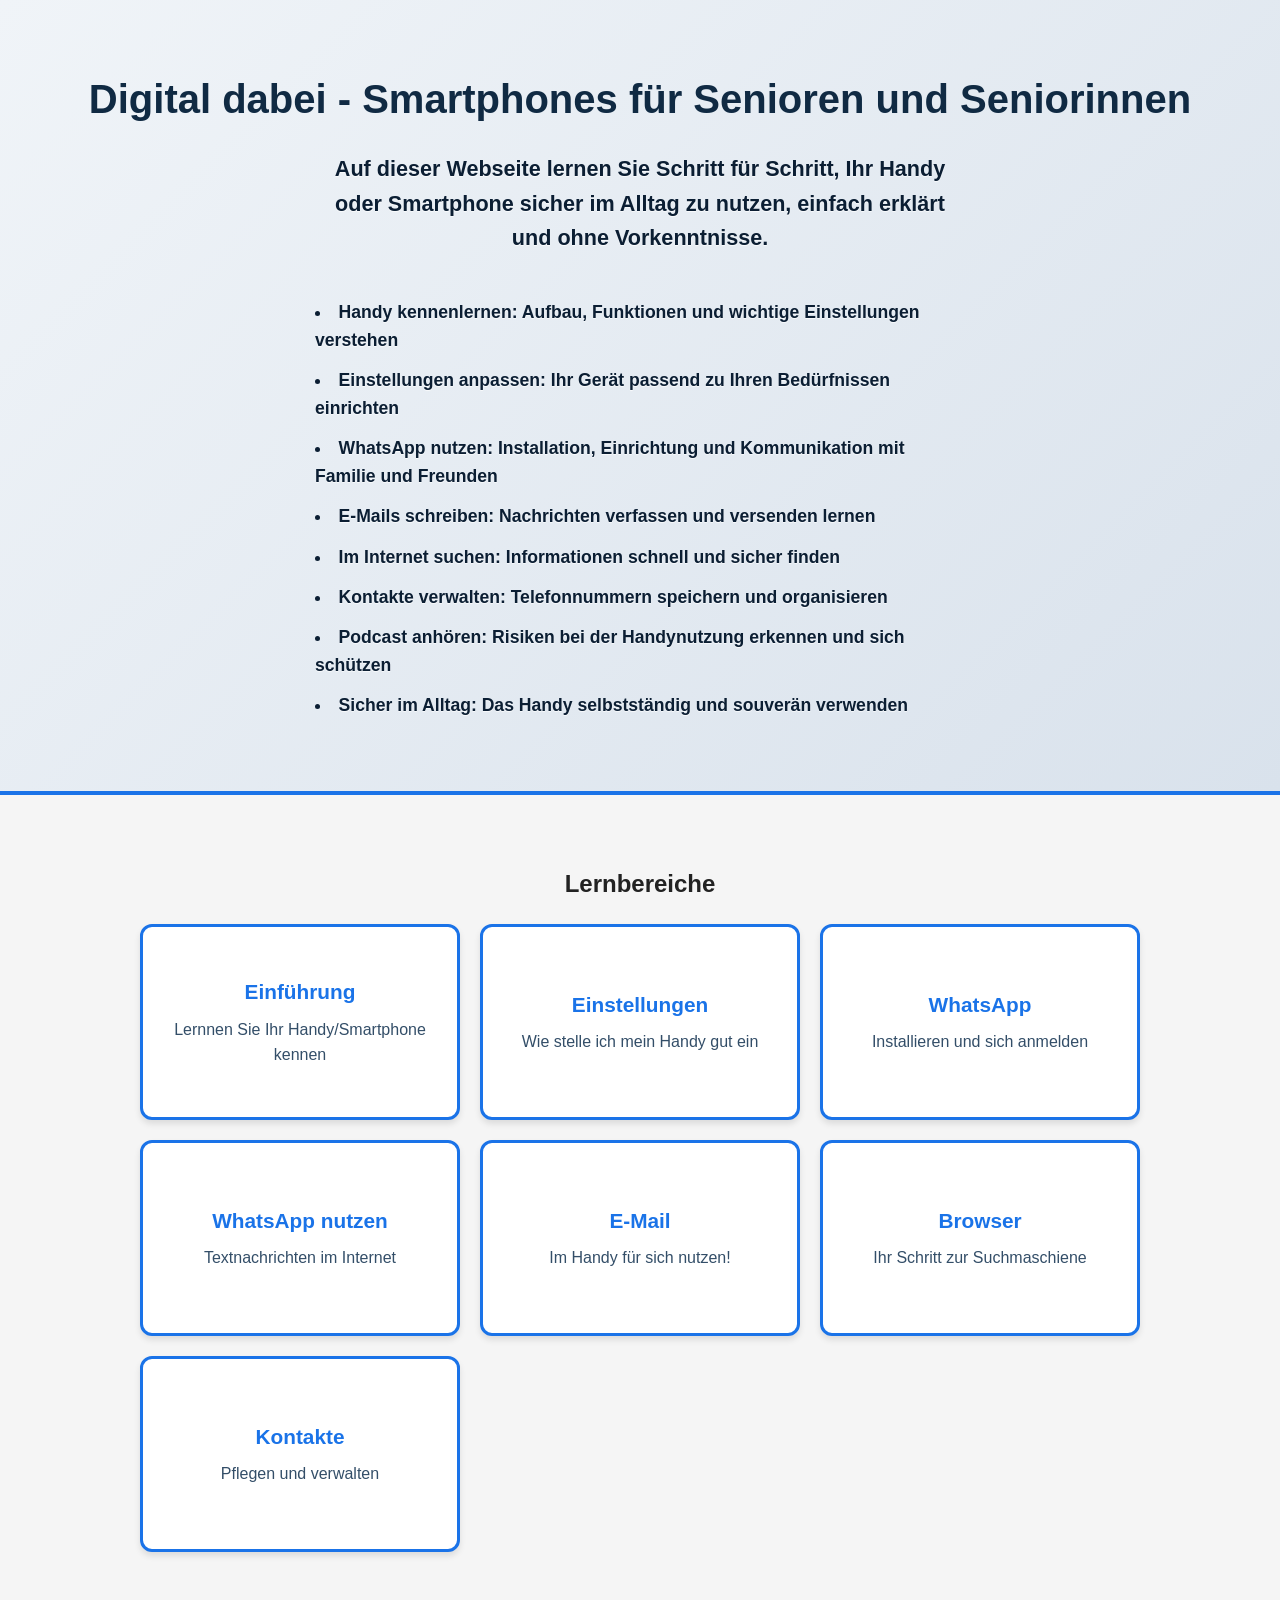
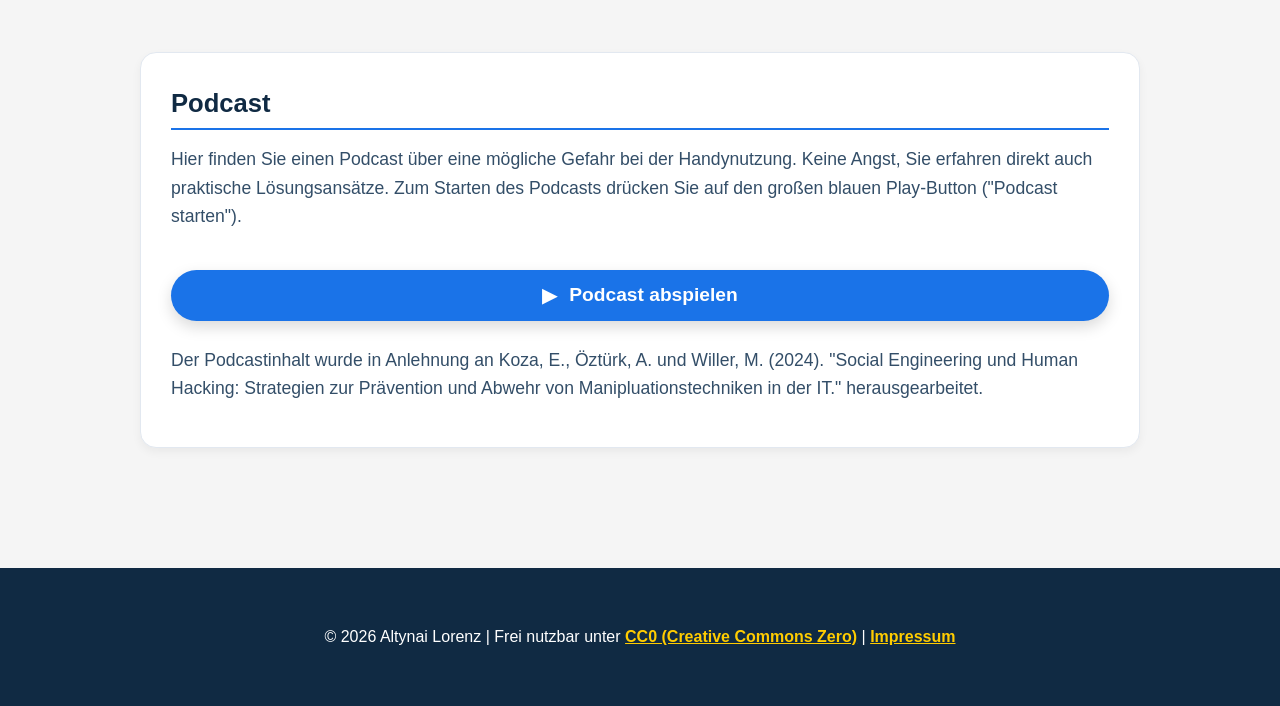
==== commit 53969c60: "Update index.html" ====
--- a/index.html
+++ b/index.html
@@ -10,20 +10,22 @@
 
 <header>
     <h1>Digital dabei - Smartphones für Senioren und Seniorinnen</h1>
-    <p class="intro">
-Auf dieser Webseite lernen Sie Schritt für Schritt, Ihr Handy oder Smartphone sicher im Alltag zu nutzen, einfach erklärt und ohne Vorkenntnisse.
+    <div class="intro">
+    <p>
+        Auf dieser Webseite lernen Sie Schritt für Schritt, Ihr Handy oder Smartphone sicher im Alltag zu nutzen, einfach erklärt und ohne Vorkenntnisse.
+    </p>
 
-<ul>
-    <li>Handy kennenlernen: Aufbau, Funktionen und wichtige Einstellungen verstehen</li>
-    <li>Einstellungen anpassen: Ihr Gerät passend zu Ihren Bedürfnissen einrichten</li>
-    <li>WhatsApp nutzen: Installation, Einrichtung und Kommunikation mit Familie und Freunden</li>
-    <li>E-Mails schreiben: Nachrichten verfassen und versenden lernen</li>
-    <li>Im Internet suchen: Informationen schnell und sicher finden</li>
-    <li>Kontakte verwalten: Telefonnummern speichern und organisieren</li>
-    <li>Podcast anhören: Risiken bei der Handynutzung erkennen und sich schützen</li>
-    <li>Sicher im Alltag: Das Handy selbstständig und souverän verwenden</li>
-</ul>
-</p>
+    <ul>
+        <li>Handy kennenlernen: Aufbau, Funktionen und wichtige Einstellungen verstehen</li>
+        <li>Einstellungen anpassen: Ihr Gerät passend zu Ihren Bedürfnissen einrichten</li>
+        <li>WhatsApp nutzen: Installation, Einrichtung und Kommunikation mit Familie und Freunden</li>
+        <li>E-Mails schreiben: Nachrichten verfassen und versenden lernen</li>
+        <li>Im Internet suchen: Informationen schnell und sicher finden</li>
+        <li>Kontakte verwalten: Telefonnummern speichern und organisieren</li>
+        <li>Podcast anhören: Risiken bei der Handynutzung erkennen und sich schützen</li>
+        <li>Sicher im Alltag: Das Handy selbstständig und souverän verwenden</li>
+    </ul>
+</div>
 </header>
 
 <main>
--- a/style.css
+++ b/style.css
@@ -40,10 +40,15 @@
 
 .intro ul {
     list-style-position: inside;
+    text-align: left;
+    display: inline-block;
+    margin: 20px auto;
     padding-left: 0;
-    max-width: 650px;
-    margin: 20px auto;
-    text-align: left;
+}
+
+.intro li {
+    margin-bottom: 12px;
+    font-size: 1.1rem;
 }
 
 section {
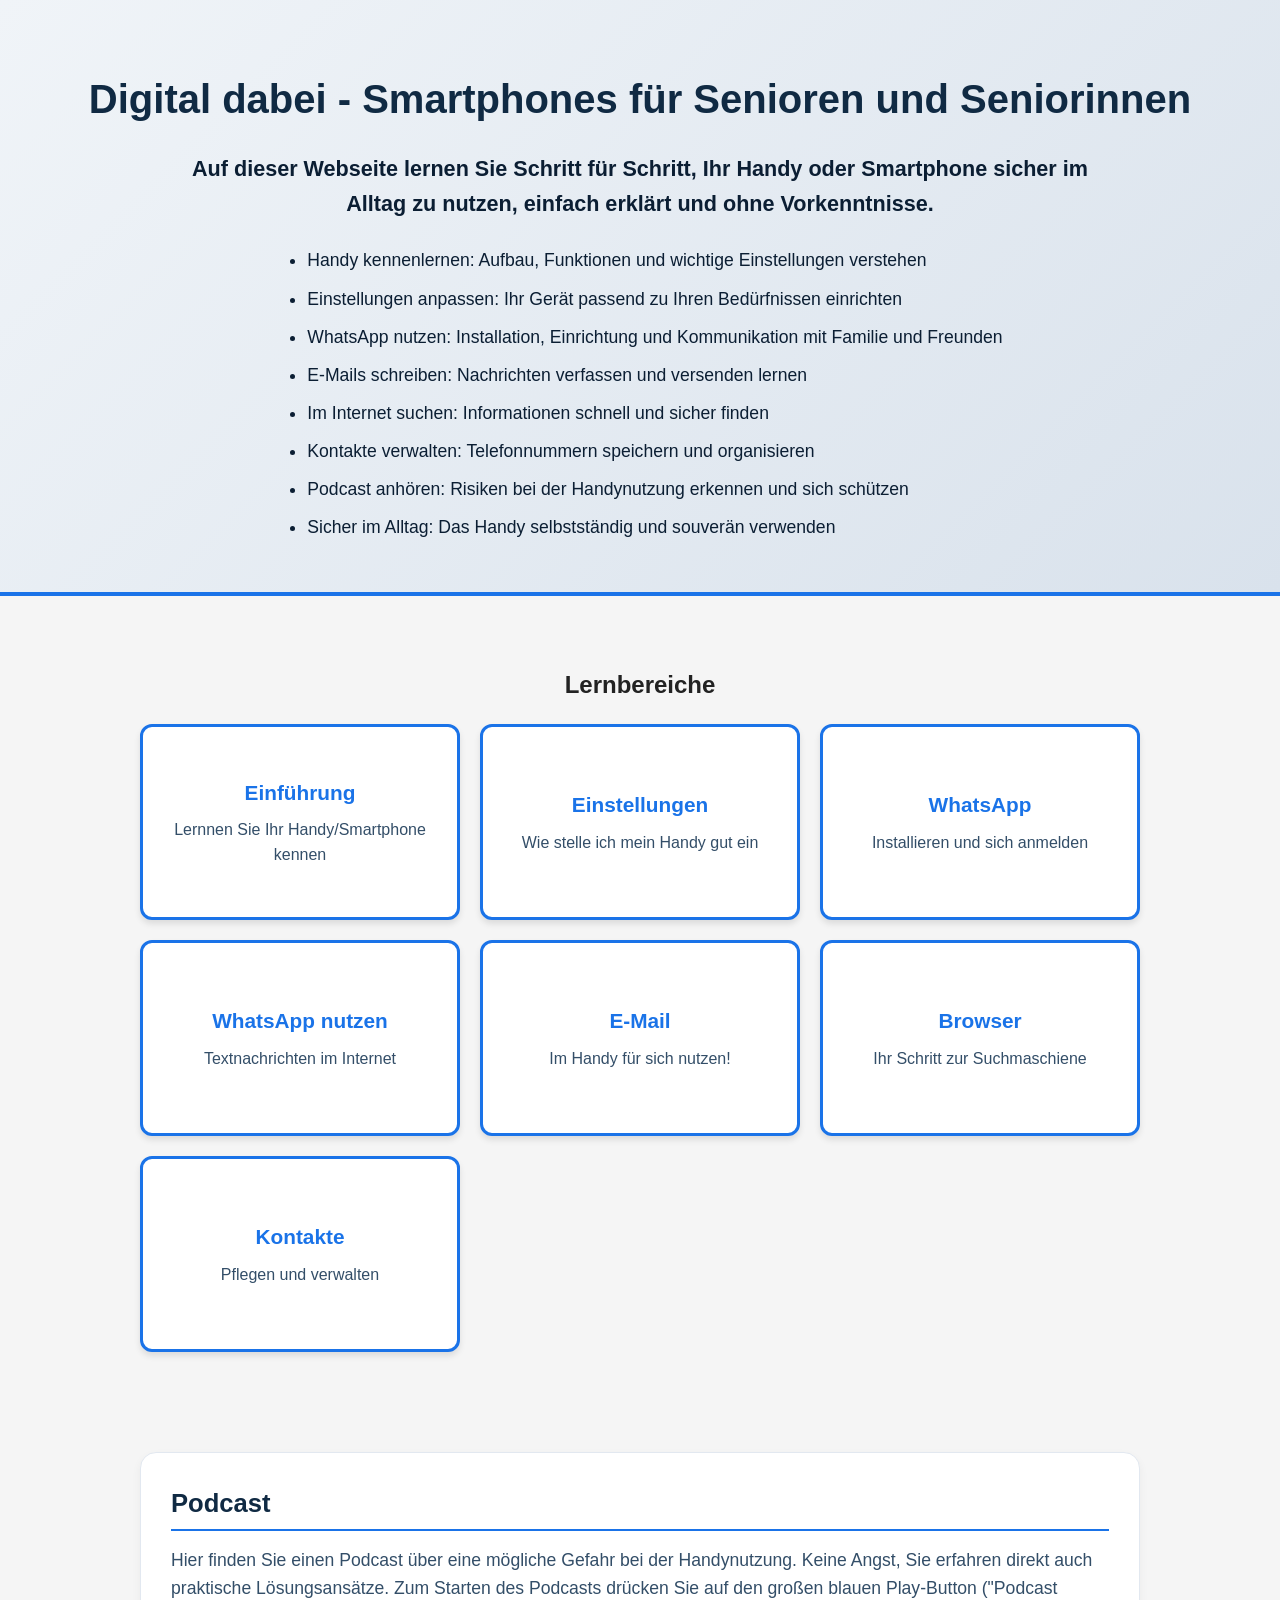
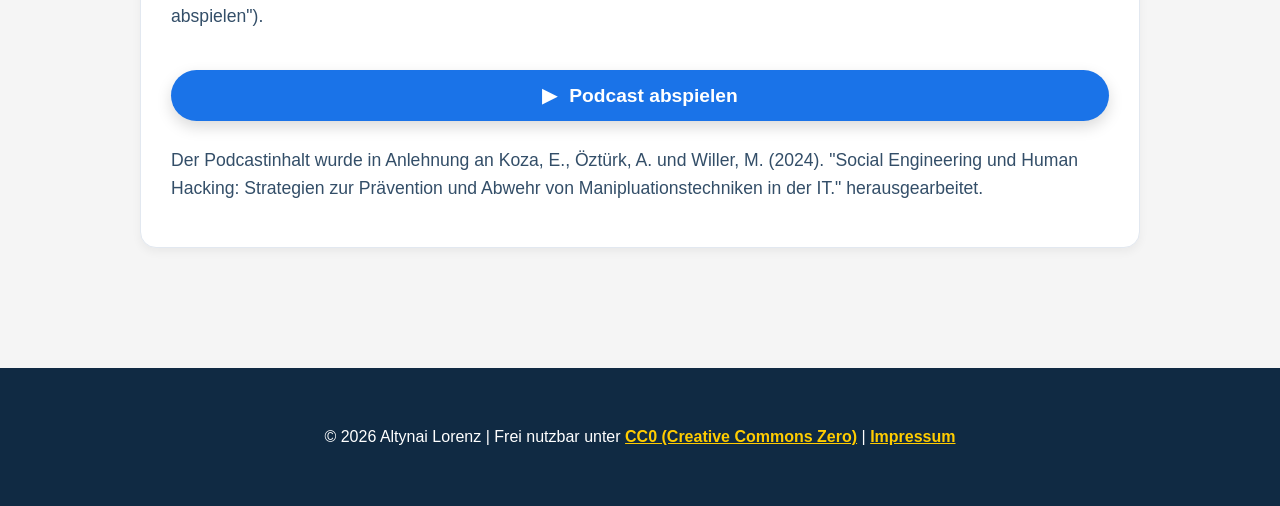
==== commit ad748417: "Update index.html" ====
--- a/index.html
+++ b/index.html
@@ -75,7 +75,7 @@
                     <h2>Podcast</h2>
                 
                     <p>
-                        Hier finden Sie einen Podcast über eine mögliche Gefahr bei der Handynutzung. Keine Angst, Sie erfahren direkt auch praktische Lösungsansätze. Zum Starten des Podcasts drücken Sie auf den großen blauen Play-Button ("Podcast starten").
+                        Hier finden Sie einen Podcast über eine mögliche Gefahr bei der Handynutzung. Keine Angst, Sie erfahren direkt auch praktische Lösungsansätze. Zum Starten des Podcasts drücken Sie auf den großen blauen Play-Button ("Podcast abspielen").
                     </p>
                 
                     <!-- Großer, barrierefreier Podcast-Player-Bereich -->
--- a/style.css
+++ b/style.css
@@ -30,25 +30,29 @@
 }
 
 .intro {
-   	font-size: 1.35rem;       
-   	color: #0b1e33;             
-   	font-weight: 600;           
-   	max-width: 650px;
-   	margin: 0 auto;
-   	text-shadow: 0 1px 1px rgba(255, 255, 255, 0.8);
+    max-width: 900px;
+    margin: 0 auto;
+    text-align: center;
+    font-size: 1.35rem;
+    color: #0b1e33;
+    font-weight: 600;
+}
+
+.intro p {
+    margin-bottom: 25px;
 }
 
 .intro ul {
-    list-style-position: inside;
+    display: inline-block;
     text-align: left;
-    display: inline-block;
-    margin: 20px auto;
-    padding-left: 0;
+    margin: 0 auto;
+    padding-left: 30px;
 }
 
 .intro li {
-    margin-bottom: 12px;
+    margin-bottom: 10px;
     font-size: 1.1rem;
+    font-weight: normal;
 }
 
 section {
